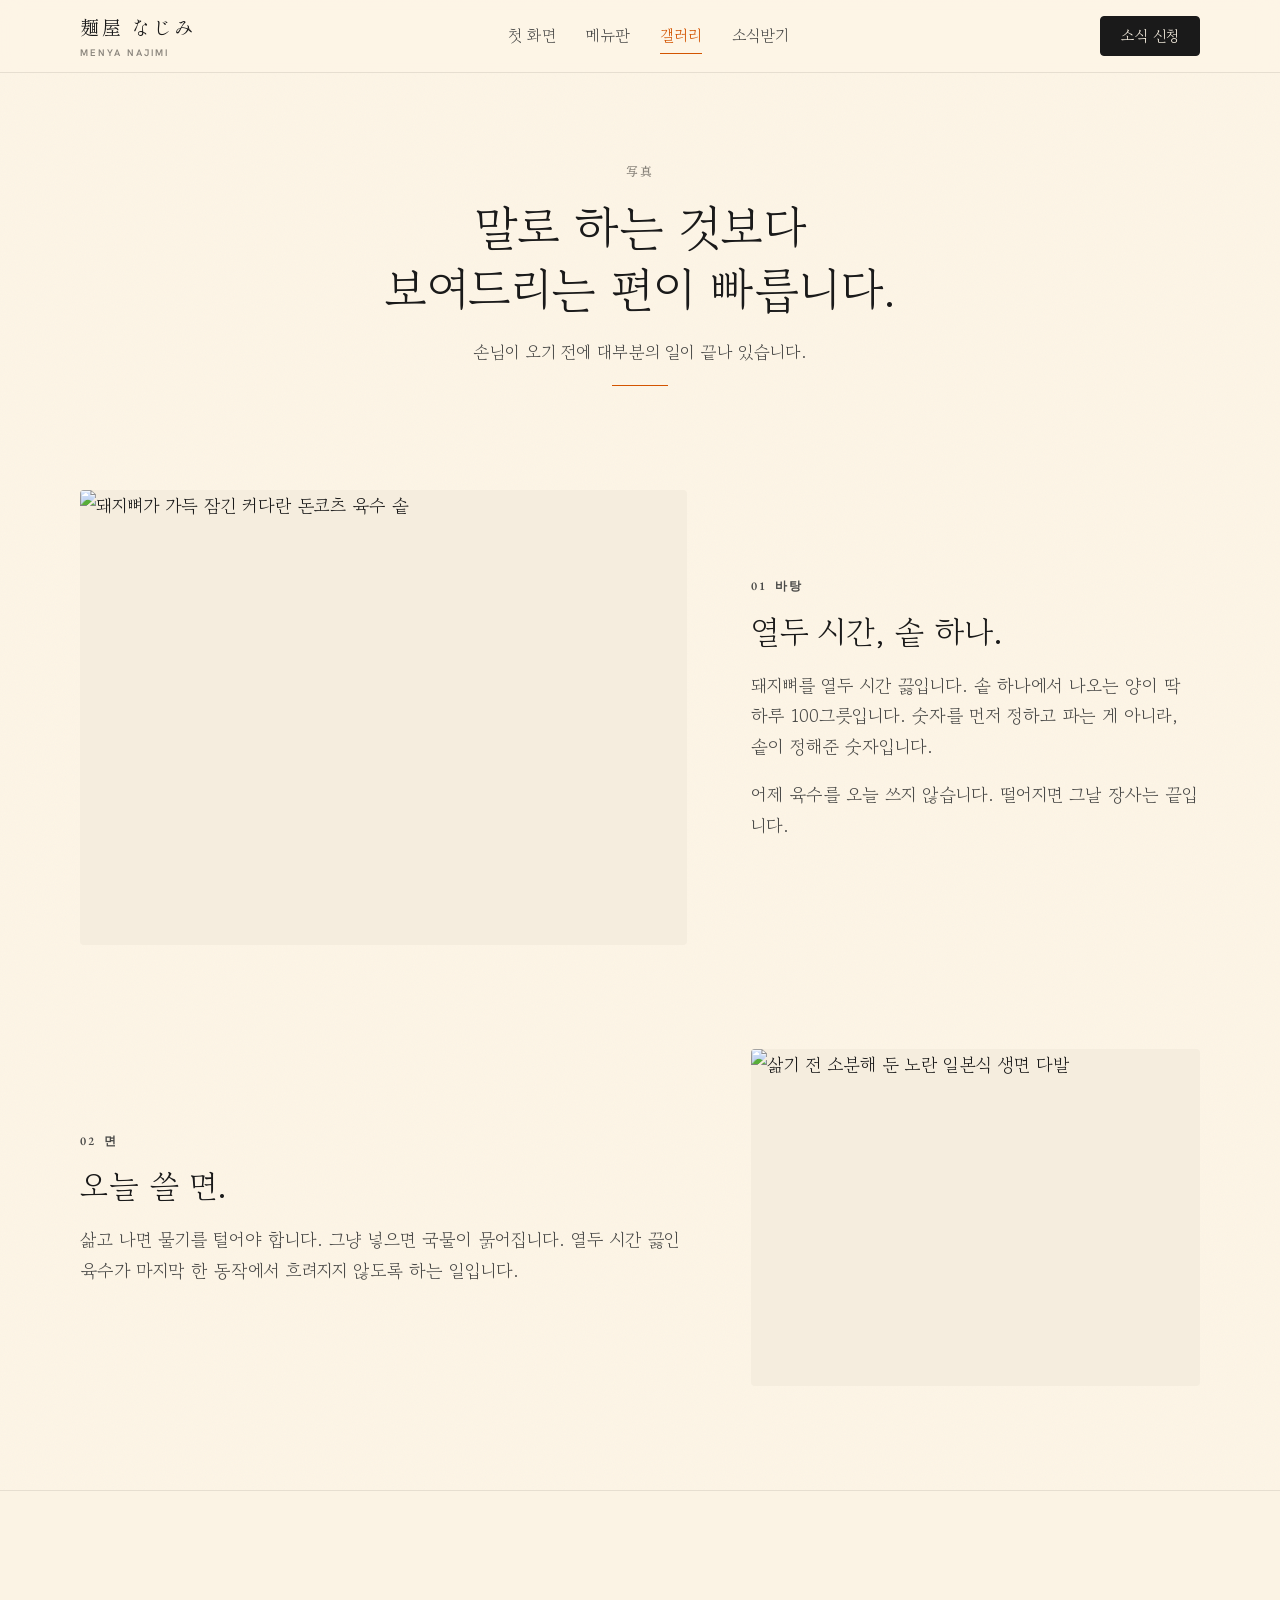
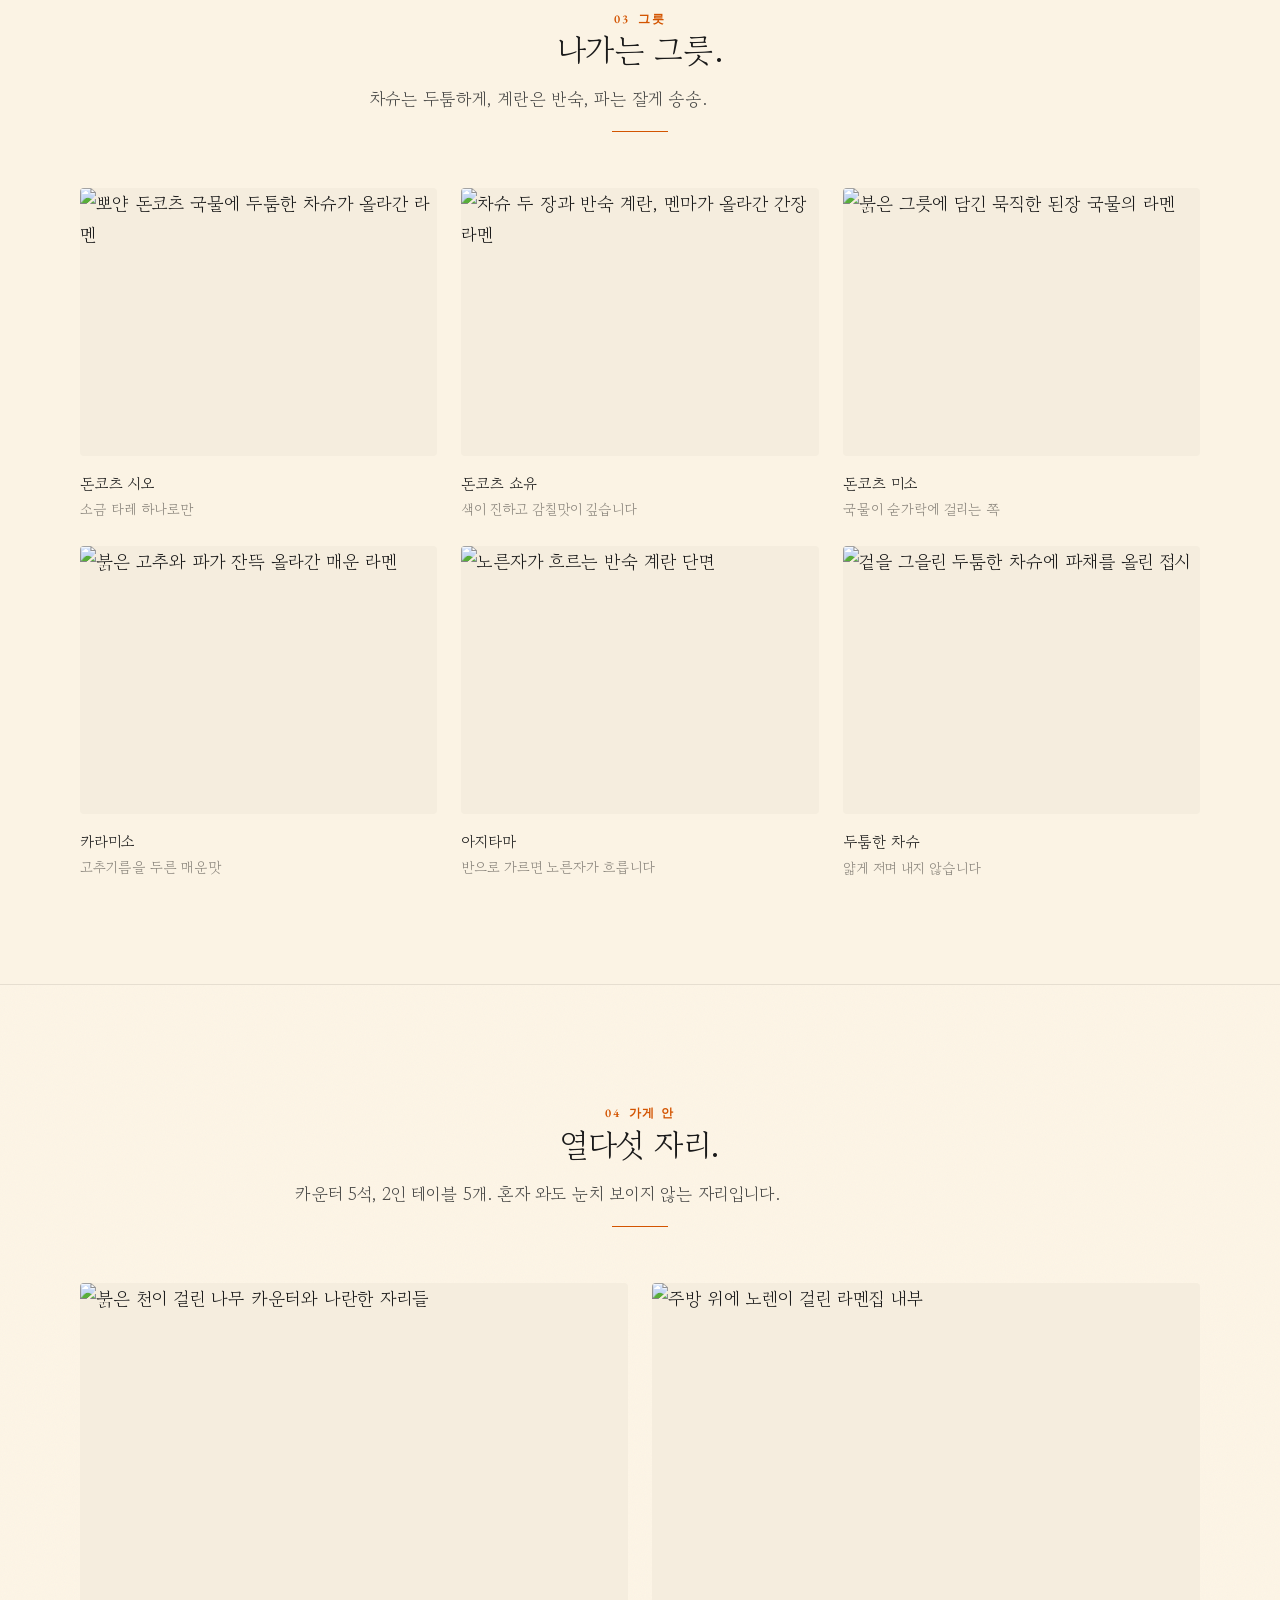
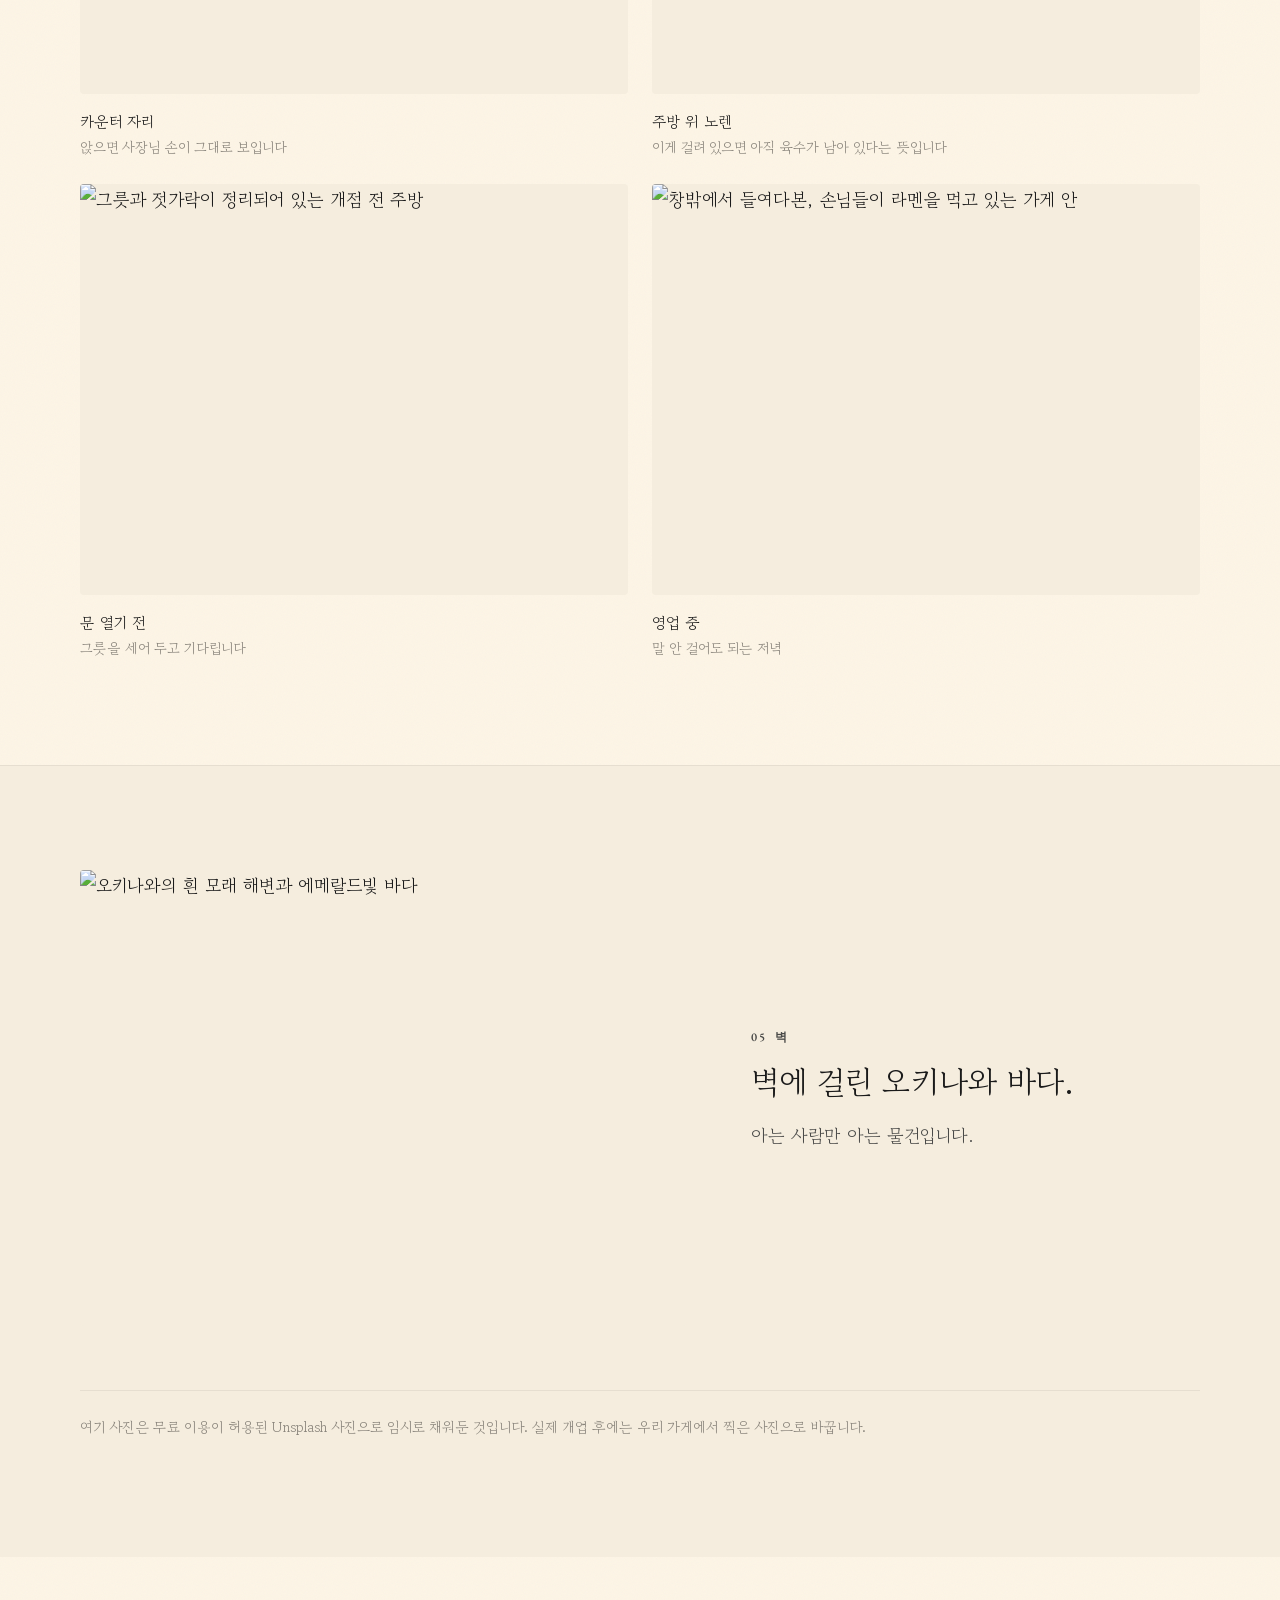
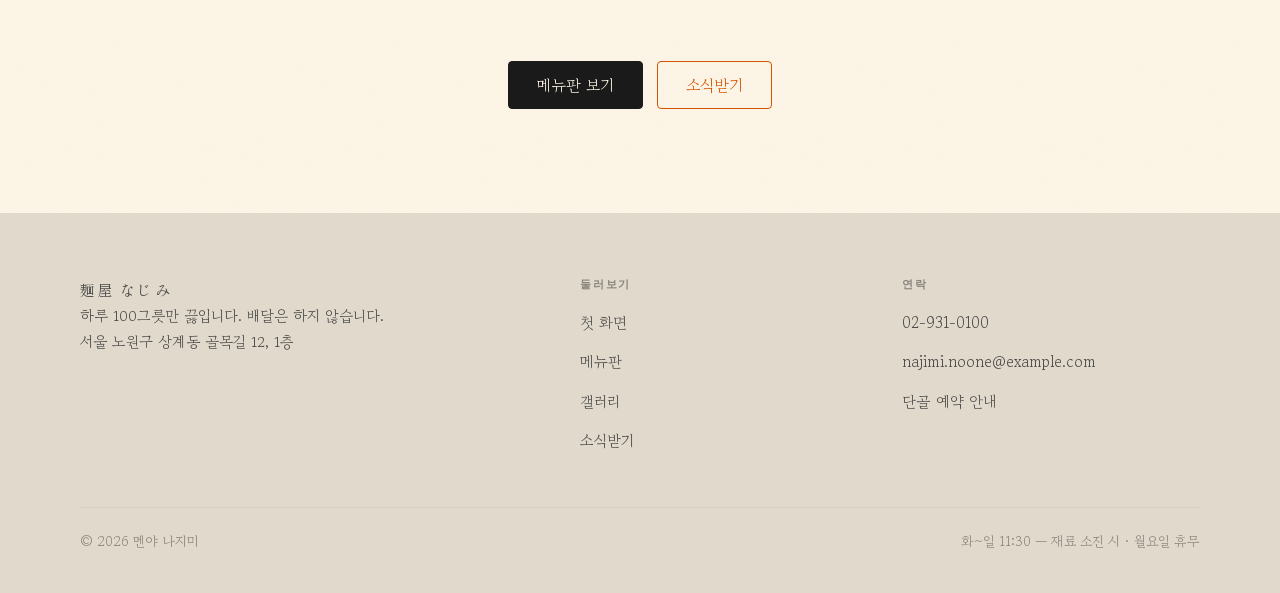
==== gallery.html @ 2e537f0a "멘야 나지미 홈페이지 첫 공개 돈코츠 라멘집 '멘야 나지미'의 정적 홈페이지 네 페이지. Google Stitch의 Modern Japanese Craft 시스템을 가게 브랜드에 " ====
<!DOCTYPE html>
<html lang="ko">
<head>
<meta charset="UTF-8">
<meta name="viewport" content="width=device-width, initial-scale=1">
<title>갤러리 — 멘야 나지미</title>
<meta name="description" content="열두 시간 끓인 육수, 오늘 쓸 면, 열다섯 자리. 멘야 나지미의 하루.">
<link rel="preconnect" href="https://fonts.googleapis.com">
<link rel="preconnect" href="https://fonts.gstatic.com" crossorigin>
<link rel="preconnect" href="https://images.unsplash.com">
<link href="https://fonts.googleapis.com/css2?family=EB+Garamond:wght@400;500;600&family=Hanken+Grotesk:wght@400;500;600;700&family=Shippori+Mincho:wght@500;600&family=Gowun+Batang:wght@400;700&display=swap" rel="stylesheet">
<link rel="stylesheet" href="style.css">
</head>
<body>

<header class="nav">
  <div class="nav-in">
    <a class="brand" href="index.html">麺屋 なじみ<small>Menya Najimi</small></a>
    <nav class="nav-links">
      <a href="index.html">첫 화면</a>
      <a href="menu.html">메뉴판</a>
      <a href="gallery.html" aria-current="page">갤러리</a>
      <a href="subscribe.html">소식받기</a>
    </nav>
    <a class="btn btn--primary btn--sm" href="subscribe.html">소식 신청</a>
  </div>
</header>

<main>

  <div class="pagehead">
    <div class="wrap">
      <p class="label label--quiet"><span class="jp">写真</span></p>
      <h1>말로 하는 것보다<br>보여드리는 편이 빠릅니다.</h1>
      <p class="lede">손님이 오기 전에 대부분의 일이 끝나 있습니다.</p>
      <hr class="rule--short">
    </div>
  </div>

  <!-- 01 육수 -->
  <section>
    <div class="wrap">
      <div class="split split--wide">
        <figure class="split-media">
          <img src="https://images.unsplash.com/photo-1667515350267-d961116d13aa?auto=format&fit=crop&w=1200&q=78"
               alt="돼지뼈가 가득 잠긴 커다란 돈코츠 육수 솥" loading="lazy">
        </figure>
        <div class="split-body">
          <p class="label"><span class="n">01</span>바탕</p>
          <h2>열두 시간, 솥 하나.</h2>
          <p>
            돼지뼈를 열두 시간 끓입니다. 솥 하나에서 나오는 양이 딱 하루 100그릇입니다.
            숫자를 먼저 정하고 파는 게 아니라, 솥이 정해준 숫자입니다.
          </p>
          <p>어제 육수를 오늘 쓰지 않습니다. 떨어지면 그날 장사는 끝입니다.</p>
        </div>
      </div>
    </div>
  </section>

  <!-- 02 면 -->
  <section style="padding-top:0;">
    <div class="wrap">
      <div class="split split--wide split--flip">
        <figure class="split-media">
          <img src="https://images.unsplash.com/photo-1633352615955-f0c99e8b7e5a?auto=format&fit=crop&w=1200&q=78"
               alt="삶기 전 소분해 둔 노란 일본식 생면 다발" loading="lazy">
        </figure>
        <div class="split-body">
          <p class="label"><span class="n">02</span>면</p>
          <h2>오늘 쓸 면.</h2>
          <p>
            삶고 나면 물기를 털어야 합니다. 그냥 넣으면 국물이 묽어집니다.
            열두 시간 끓인 육수가 마지막 한 동작에서 흐려지지 않도록 하는 일입니다.
          </p>
        </div>
      </div>
    </div>
  </section>

  <!-- 03 그릇 -->
  <section style="background:var(--washi-low);border-top:1px solid var(--paper-line);border-bottom:1px solid var(--paper-line);">
    <div class="wrap">
      <div class="sec-head center">
        <p class="label"><span class="n">03</span>그릇</p>
        <h2>나가는 그릇.</h2>
        <p class="lede">차슈는 두툼하게, 계란은 반숙, 파는 잘게 송송.</p>
        <hr class="rule--short">
      </div>

      <div class="grid-3 stagger">
        <figure class="shot">
          <div class="shot-img">
            <img src="https://images.unsplash.com/photo-1742633882711-ef7b3cee63d7?auto=format&fit=crop&w=900&q=75"
                 alt="뽀얀 돈코츠 국물에 두툼한 차슈가 올라간 라멘" loading="lazy">
          </div>
          <figcaption><b>돈코츠 시오</b><span>소금 타레 하나로만</span></figcaption>
        </figure>

        <figure class="shot">
          <div class="shot-img">
            <img src="https://images.unsplash.com/photo-1638866281450-3933540af86a?auto=format&fit=crop&w=900&q=75"
                 alt="차슈 두 장과 반숙 계란, 멘마가 올라간 간장 라멘" loading="lazy">
          </div>
          <figcaption><b>돈코츠 쇼유</b><span>색이 진하고 감칠맛이 깊습니다</span></figcaption>
        </figure>

        <figure class="shot">
          <div class="shot-img">
            <img src="https://images.unsplash.com/photo-1740813626726-d811be64edbf?auto=format&fit=crop&w=900&q=75"
                 alt="붉은 그릇에 담긴 묵직한 된장 국물의 라멘" loading="lazy">
          </div>
          <figcaption><b>돈코츠 미소</b><span>국물이 숟가락에 걸리는 쪽</span></figcaption>
        </figure>

        <figure class="shot">
          <div class="shot-img">
            <img src="https://images.unsplash.com/photo-1612927601601-6638404737ce?auto=format&fit=crop&w=900&q=75"
                 alt="붉은 고추와 파가 잔뜩 올라간 매운 라멘" loading="lazy">
          </div>
          <figcaption><b>카라미소</b><span>고추기름을 두른 매운맛</span></figcaption>
        </figure>

        <figure class="shot">
          <div class="shot-img">
            <img src="https://images.unsplash.com/photo-1633364468491-b0df288c7da7?auto=format&fit=crop&w=900&q=75"
                 alt="노른자가 흐르는 반숙 계란 단면" loading="lazy">
          </div>
          <figcaption><b>아지타마</b><span>반으로 가르면 노른자가 흐릅니다</span></figcaption>
        </figure>

        <figure class="shot">
          <div class="shot-img">
            <img src="https://images.unsplash.com/photo-1775572761893-c67c76dcee91?auto=format&fit=crop&w=900&q=75"
                 alt="겉을 그을린 두툼한 차슈에 파채를 올린 접시" loading="lazy">
          </div>
          <figcaption><b>두툼한 차슈</b><span>얇게 저며 내지 않습니다</span></figcaption>
        </figure>
      </div>
    </div>
  </section>

  <!-- 04 가게 -->
  <section>
    <div class="wrap">
      <div class="sec-head center">
        <p class="label"><span class="n">04</span>가게 안</p>
        <h2>열다섯 자리.</h2>
        <p class="lede">카운터 5석, 2인 테이블 5개. 혼자 와도 눈치 보이지 않는 자리입니다.</p>
        <hr class="rule--short">
      </div>

      <div class="grid-2 stagger">
        <figure class="shot">
          <div class="shot-img">
            <img src="https://images.unsplash.com/photo-1782050418979-942a4abed0f5?auto=format&fit=crop&w=1200&q=78"
                 alt="붉은 천이 걸린 나무 카운터와 나란한 자리들" loading="lazy">
          </div>
          <figcaption><b>카운터 자리</b><span>앉으면 사장님 손이 그대로 보입니다</span></figcaption>
        </figure>

        <figure class="shot">
          <div class="shot-img">
            <img src="https://images.unsplash.com/photo-1568018508399-e53bc8babdde?auto=format&fit=crop&w=1200&q=78"
                 alt="주방 위에 노렌이 걸린 라멘집 내부" loading="lazy">
          </div>
          <figcaption><b>주방 위 노렌</b><span>이게 걸려 있으면 아직 육수가 남아 있다는 뜻입니다</span></figcaption>
        </figure>

        <figure class="shot">
          <div class="shot-img">
            <img src="https://images.unsplash.com/photo-1780918912054-cce7073e9eda?auto=format&fit=crop&w=1200&q=78"
                 alt="그릇과 젓가락이 정리되어 있는 개점 전 주방" loading="lazy">
          </div>
          <figcaption><b>문 열기 전</b><span>그릇을 세어 두고 기다립니다</span></figcaption>
        </figure>

        <figure class="shot">
          <div class="shot-img">
            <img src="https://images.unsplash.com/photo-1744985030921-4d22625a3465?auto=format&fit=crop&w=1200&q=78"
                 alt="창밖에서 들여다본, 손님들이 라멘을 먹고 있는 가게 안" loading="lazy">
          </div>
          <figcaption><b>영업 중</b><span>말 안 걸어도 되는 저녁</span></figcaption>
        </figure>
      </div>
    </div>
  </section>

  <!-- 05 바다 -->
  <section style="background:var(--washi-mid);border-top:1px solid var(--paper-line);">
    <div class="wrap">
      <div class="split split--wide">
        <figure class="split-media">
          <img src="https://images.unsplash.com/photo-1578809606407-567084e461a6?auto=format&fit=crop&w=1200&q=78"
               alt="오키나와의 흰 모래 해변과 에메랄드빛 바다" loading="lazy">
        </figure>
        <div class="split-body">
          <p class="label"><span class="n">05</span>벽</p>
          <h2>벽에 걸린 오키나와 바다.</h2>
          <p>아는 사람만 아는 물건입니다.</p>
        </div>
      </div>

      <p class="small" style="margin-top:64px;padding-top:24px;border-top:1px solid var(--paper-line);">
        여기 사진은 무료 이용이 허용된 Unsplash 사진으로 임시로 채워둔 것입니다.
        실제 개업 후에는 우리 가게에서 찍은 사진으로 바꿉니다.
      </p>
    </div>
  </section>

  <!-- 다음 -->
  <section>
    <div class="wrap" style="text-align:center;">
      <div class="hero-cta">
        <a class="btn btn--primary" href="menu.html">메뉴판 보기</a>
        <a class="btn btn--ghost" href="subscribe.html">소식받기</a>
      </div>
    </div>
  </section>

</main>

<footer>
  <div class="wrap">
    <div class="foot-grid">
      <div>
        <p class="foot-brand">麺屋 なじみ</p>
        <p>
          하루 100그릇만 끓입니다. 배달은 하지 않습니다.<br>
          서울 노원구 상계동 골목길 12, 1층
        </p>
      </div>
      <div class="foot-col">
        <h4>둘러보기</h4>
        <ul>
          <li><a href="index.html">첫 화면</a></li>
          <li><a href="menu.html">메뉴판</a></li>
          <li><a href="gallery.html">갤러리</a></li>
          <li><a href="subscribe.html">소식받기</a></li>
        </ul>
      </div>
      <div class="foot-col">
        <h4>연락</h4>
        <ul>
          <li><a href="tel:02-931-0100">02-931-0100</a></li>
          <li><a href="mailto:najimi.noone@example.com">najimi.noone@example.com</a></li>
          <li><a href="subscribe.html">단골 예약 안내</a></li>
        </ul>
      </div>
    </div>
    <div class="foot-bottom">
      <span>© 2026 멘야 나지미</span>
      <span>화~일 11:30 — 재료 소진 시 · 월요일 휴무</span>
    </div>
  </div>
</footer>

<script src="reveal.js" defer></script>
</body>
</html>
---- style.css ----
/* ═══════════════════════════════════════════════════════════
   멘야 나지미 — Modern Japanese Craft
   Google Stitch 디자인 시스템(stitch_/modern_japanese_craft)을
   가게 브랜드에 맞춰 옮긴 것입니다.

   기준 : 와시 화이트 바탕 · 아이언 블랙 구조 · 미소 테라코타 강조
          넉넉한 여백(間) · 얇은 선 · 그림자 대신 톤 레이어
   ═══════════════════════════════════════════════════════════ */

@font-face{
  font-family:'OngleipKonkon';
  src:url('https://cdn.jsdelivr.net/gh/projectnoonnu/2412-1@1.0/Ownglyph_corncorn-Rg.woff2') format('woff2');
  font-weight:normal;
  font-display:swap;
}

:root{
  /* ── 색 ── */
  --washi:        #fdf5e6;   /* 기본 바탕. 순백 대신 종이색 */
  --washi-low:    #fbf3e4;
  --washi-mid:    #f5edde;
  --washi-high:   #efe7d9;
  --dim:          #e1d9cb;   /* 바닥글 */
  --paper-line:   #e6ded0;   /* 얇은 구분선 */
  --paper-line-2: #d6cdbd;

  --iron:         #1a1a1a;   /* 글자 · 구조 · 기본 버튼 */
  --iron-soft:    #4a4a48;
  --iron-faint:   #8a857c;

  --terracotta:      #d35400; /* 강조 · 가격 · 보조 버튼 */
  --terracotta-deep: #a23f00;
  --terracotta-tint: #fbeade;
  --gold:            #d3b236; /* 특별 표시 */
  --gold-tint:       #f6efd8;

  /* ── 글꼴 ── */
  --kr: 'OngleipKonkon','Gowun Batang','Noto Sans KR',sans-serif;  /* 한글 */
  --en: 'EB Garamond',Georgia,serif;                               /* 라틴 · 숫자 */
  --jp: 'Shippori Mincho','Noto Serif KR',serif;                   /* 일본어 */
  --ui: 'Hanken Grotesk',system-ui,sans-serif;                     /* 라벨 */

  /* ── 치수 ── */
  --max:    1200px;
  --gutter: 24px;
  --edge:   40px;
  --r:      4px;
  --shadow: 0 4px 20px rgba(26,26,26,.04);
}

*{box-sizing:border-box;}
html{scroll-behavior:smooth;}

body{
  margin:0;
  color:var(--iron);
  background-color:var(--washi);
  /* 와시 종이 결 — 3% 정도만 */
  background-image:url("data:image/svg+xml,%3Csvg xmlns='http://www.w3.org/2000/svg' width='140' height='140'%3E%3Cfilter id='n'%3E%3CfeTurbulence type='fractalNoise' baseFrequency='.9' numOctaves='3'/%3E%3C/filter%3E%3Crect width='140' height='140' filter='url(%23n)' opacity='.035'/%3E%3C/svg%3E");
  font-family:var(--kr);
  font-size:18px;
  line-height:1.7;
  -webkit-font-smoothing:antialiased;
}

.wrap{max-width:var(--max);margin:0 auto;padding:0 var(--edge);}
@media(max-width:640px){:root{--edge:16px;} body{font-size:17px;}}

/* ── 활자 역할 ─────────────────────────────────── */
h1,h2,h3,h4{margin:0;font-weight:400;letter-spacing:-.01em;line-height:1.28;}
h1{font-size:clamp(2.1rem,5.4vw,3rem);}
h2{font-size:clamp(1.5rem,3.6vw,2rem);}
h3{font-size:1.34rem;}
p{margin:0 0 1em;}

/* 라틴 · 숫자는 개러몬드로 */
.en{font-family:var(--en);font-weight:500;}
.jp{font-family:var(--jp);}
.num{font-family:var(--en);font-variant-numeric:tabular-nums;letter-spacing:.01em;}

/* 도장처럼 찍는 라벨 */
.label{
  font-family:var(--ui);font-size:12px;font-weight:600;
  letter-spacing:.16em;text-transform:uppercase;
  color:var(--terracotta);margin:0 0 14px;
}
.label--gold{color:var(--gold);}
.label--quiet{color:var(--iron-faint);}
.label .n{font-family:var(--en);font-weight:600;margin-right:8px;}

.lede{font-size:1.08rem;color:var(--iron-soft);max-width:34em;}
.small{font-size:.9rem;color:var(--iron-faint);}

/* 얇은 구분선 */
.rule{height:1px;background:var(--paper-line);border:0;margin:0;}
.rule--short{width:56px;height:1px;background:var(--terracotta);margin:18px auto 0;border:0;}

/* ── 섹션 리듬 (間) ────────────────────────────── */
section{padding:104px 0;}
@media(max-width:760px){section{padding:68px 0;}}
.sec-head{max-width:44em;margin:0 0 56px;}
.sec-head.center{margin-left:auto;margin-right:auto;text-align:center;}
.sec-head p{margin:14px 0 0;}

/* ── 상단 바 ───────────────────────────────────── */
.nav{
  position:sticky;top:0;z-index:40;
  background:rgba(253,245,230,.92);
  backdrop-filter:blur(10px);
  border-bottom:1px solid var(--paper-line);
}
.nav-in{
  max-width:var(--max);margin:0 auto;padding:0 var(--edge);
  height:72px;display:flex;align-items:center;gap:24px;
}
.brand{
  font-family:var(--jp);font-size:1.2rem;letter-spacing:.14em;
  color:var(--iron);text-decoration:none;white-space:nowrap;
}
.brand small{
  display:block;font-family:var(--ui);font-size:9.5px;font-weight:600;
  letter-spacing:.22em;color:var(--iron-faint);margin-top:1px;text-transform:uppercase;
}
.nav-links{display:flex;gap:30px;margin:0 auto;}
.nav-links a{
  font-family:var(--kr);font-size:1rem;color:var(--iron-soft);text-decoration:none;
  padding:4px 0;border-bottom:1px solid transparent;transition:color .18s,border-color .18s;
}
.nav-links a:hover{color:var(--iron);}
.nav-links a[aria-current="page"]{color:var(--terracotta);border-bottom-color:var(--terracotta);}
@media(max-width:860px){
  .nav-in{height:auto;padding-top:12px;padding-bottom:12px;flex-wrap:wrap;justify-content:center;}
  .nav-links{margin:0;width:100%;justify-content:center;gap:22px;order:3;}
}

/* ── 버튼 ─────────────────────────────────────── */
.btn{
  display:inline-flex;align-items:center;justify-content:center;gap:8px;
  font-family:var(--kr);font-size:1rem;line-height:1;
  padding:15px 28px;border-radius:var(--r);border:1px solid transparent;
  text-decoration:none;cursor:pointer;
  transition:background-color .2s,color .2s,border-color .2s,transform .2s;
}
.btn--primary{background:var(--iron);color:var(--washi);border-color:var(--iron);}
.btn--primary:hover{background:#000;transform:translateY(-1px);}
.btn--ghost{background:transparent;color:var(--terracotta);border-color:var(--terracotta);}
.btn--ghost:hover{background:var(--terracotta-tint);}
.btn--sm{padding:11px 20px;font-size:.94rem;}
.btn:focus-visible{outline:2px solid var(--terracotta);outline-offset:3px;}

.link-arrow{
  display:inline-flex;align-items:center;gap:8px;
  color:var(--iron);text-decoration:none;font-size:1rem;
  border-bottom:1px solid var(--iron);padding-bottom:4px;
  transition:gap .2s,color .2s,border-color .2s;
}
.link-arrow:hover{gap:14px;color:var(--terracotta);border-bottom-color:var(--terracotta);}

/* ── 히어로 ───────────────────────────────────── */
.hero{position:relative;min-height:74vh;display:flex;align-items:center;overflow:hidden;}
.hero-bg{position:absolute;inset:0;}
.hero-bg img{width:100%;height:100%;object-fit:cover;display:block;}
.hero-bg::after{
  content:"";position:absolute;inset:0;
  background:linear-gradient(180deg,rgba(26,26,26,.30) 0%,rgba(26,26,26,.52) 55%,rgba(26,26,26,.66) 100%);
}
.hero-in{position:relative;z-index:2;width:100%;text-align:center;padding:96px 0;}
.hero h1{color:#fff8ef;text-wrap:balance;margin:0 0 20px;}
.hero .lede{color:rgba(253,245,230,.86);margin:0 auto 36px;max-width:30em;}
.hero-jp{
  font-family:var(--jp);font-size:1rem;letter-spacing:.42em;
  color:var(--gold);margin:0 0 22px;text-indent:.42em;
}
.hero-cta{display:flex;gap:14px;justify-content:center;flex-wrap:wrap;}
.hero .btn--ghost{color:#fff8ef;border-color:rgba(253,245,230,.6);}
.hero .btn--ghost:hover{background:rgba(253,245,230,.12);border-color:#fff8ef;}
.hero .btn--primary{background:var(--washi);color:var(--iron);border-color:var(--washi);}
.hero .btn--primary:hover{background:#fff;}

/* 속페이지 머리 — 사진 없이 종이 위에 */
.pagehead{padding:88px 0 0;text-align:center;}
.pagehead h1{margin:0 0 18px;}
.pagehead .lede{margin:0 auto;}

/* ── 오늘 남은 그릇 ────────────────────────────── */
.count{background:var(--iron);color:var(--washi);}
.count-in{
  max-width:var(--max);margin:0 auto;padding:26px var(--edge);
  display:flex;align-items:center;gap:32px;flex-wrap:wrap;
}
.count-label{
  font-family:var(--ui);font-size:11.5px;font-weight:600;letter-spacing:.18em;
  text-transform:uppercase;color:var(--gold);margin:0;flex:none;
}
.count-fig{font-family:var(--en);font-size:2.4rem;font-weight:500;line-height:1;flex:none;margin:0;}
.count-fig i{font-style:normal;font-size:1rem;color:rgba(253,245,230,.5);margin-left:6px;}
.count-bar{flex:1 1 220px;height:2px;background:rgba(253,245,230,.18);overflow:hidden;}
.count-bar i{display:block;height:100%;background:var(--gold);}
.count-note{font-size:.92rem;color:rgba(253,245,230,.6);margin:0;flex:none;}
@media(max-width:640px){.count-in{gap:16px;}.count-note{flex:1 1 100%;}}

/* ── 그릇 카드 (배경 없이 사진과 선으로만) ─────── */
.bowls{display:grid;grid-template-columns:repeat(3,1fr);gap:40px var(--gutter);}
@media(max-width:860px){.bowls{grid-template-columns:1fr;gap:48px;max-width:520px;margin:0 auto;}}
.bowl-fig{margin:0;}
.bowl-img{aspect-ratio:4/3;overflow:hidden;background:var(--washi-mid);border-radius:var(--r);}
.bowl-img img{width:100%;height:100%;object-fit:cover;display:block;transition:transform .7s cubic-bezier(.22,.7,.3,1);}
.bowl-fig:hover .bowl-img img{transform:scale(1.04);}
.bowl-top{
  display:flex;align-items:baseline;justify-content:space-between;gap:16px;
  margin:20px 0 0;padding-bottom:10px;border-bottom:1px solid var(--paper-line);
}
.bowl-name{font-size:1.2rem;}
.bowl-price{font-family:var(--en);font-size:1.06rem;font-weight:500;color:var(--terracotta);white-space:nowrap;}
.bowl-desc{margin:12px 0 0;font-size:.96rem;color:var(--iron-soft);}
.chip{
  display:inline-block;margin-top:14px;
  font-family:var(--ui);font-size:11px;font-weight:600;letter-spacing:.1em;text-transform:uppercase;
  padding:5px 10px;border-radius:var(--r);background:var(--gold-tint);color:#7a6413;
}
.chip--hot{background:var(--terracotta-tint);color:var(--terracotta-deep);}
.chip--pick{background:var(--iron);color:var(--washi);}

/* ── 사진 + 글 두 칸 ──────────────────────────── */
.split{display:grid;grid-template-columns:1fr 1fr;gap:64px;align-items:center;}
.split--wide{grid-template-columns:1.15fr .85fr;}
.split--flip .split-media{order:2;}
@media(max-width:860px){
  .split,.split--wide{grid-template-columns:1fr;gap:36px;}
  .split--flip .split-media{order:0;}
}
.split-media{margin:0;border-radius:var(--r);overflow:hidden;background:var(--washi-mid);}
.split-media img{width:100%;height:100%;object-fit:cover;display:block;aspect-ratio:4/3;}
.split-media--tall img{aspect-ratio:3/4;}
.split-body h2{margin-bottom:18px;}
.split-body p{color:var(--iron-soft);max-width:34em;}

/* 검은 인용 블록 */
.quote-box{
  background:var(--iron);color:var(--washi);
  padding:38px 34px;border-radius:var(--r);text-align:center;margin-top:28px;
}
.quote-box .mark{color:var(--gold);font-size:1.1rem;letter-spacing:.3em;display:block;margin-bottom:14px;font-family:var(--jp);}
.quote-box p{margin:0;font-size:1.24rem;}

/* ── 감각 3줄 ─────────────────────────────────── */
.senses{display:grid;grid-template-columns:repeat(3,1fr);border-top:1px solid var(--paper-line);}
@media(max-width:760px){.senses{grid-template-columns:1fr;}}
.sense{padding:32px 32px 32px 0;border-bottom:1px solid var(--paper-line);}
.sense + .sense{border-left:1px solid var(--paper-line);padding-left:32px;}
@media(max-width:760px){.sense + .sense{border-left:0;padding-left:0;}}
.sense h3{font-size:1.16rem;margin:0 0 8px;}
.sense p{margin:0;font-size:.94rem;color:var(--iron-soft);}

/* ── 안 하는 것 ───────────────────────────────── */
.nots{display:grid;grid-template-columns:repeat(3,1fr);gap:var(--gutter);}
@media(max-width:860px){.nots{grid-template-columns:1fr;gap:0;}}
.not{padding:30px 26px;border:1px solid var(--paper-line);border-radius:var(--r);background:var(--washi-low);}
@media(max-width:860px){.not{border-radius:0;margin-bottom:-1px;}}
.not h3{font-size:1.14rem;margin:0 0 10px;}
.not p{margin:0;font-size:.94rem;color:var(--iron-soft);}

/* ── 메뉴판 : 큰 그릇 한 접시씩 ────────────────── */
.dish{padding:0 0 88px;}
.dish:last-of-type{padding-bottom:0;}
.dish-head{
  display:flex;align-items:baseline;justify-content:space-between;gap:20px;
  border-bottom:1px solid var(--paper-line);padding-bottom:12px;margin:0 0 18px;
}
.dish-name{font-size:clamp(1.5rem,3.4vw,1.95rem);}
.dish-price{font-family:var(--en);font-size:1.3rem;font-weight:500;color:var(--terracotta);white-space:nowrap;}
.dish-body p{color:var(--iron-soft);max-width:34em;}
.dish-quote{
  font-size:1.3rem;color:var(--iron);
  border-left:2px solid var(--terracotta);padding-left:18px;margin:22px 0 10px;line-height:1.5;
}

/* 카테고리 머리 */
.cat{display:flex;align-items:center;gap:20px;margin:0 0 48px;}
.cat h2{white-space:nowrap;}
.cat .jp{color:var(--iron-faint);font-size:1.1rem;letter-spacing:.1em;}
.cat .rule{flex:1;}

/* ── 추천 조합 ────────────────────────────────── */
.combos{display:grid;grid-template-columns:repeat(2,1fr);gap:var(--gutter);}
@media(max-width:760px){.combos{grid-template-columns:1fr;}}
.combo{
  border:1px solid var(--paper-line);border-radius:var(--r);
  padding:30px 28px;background:var(--washi-low);box-shadow:var(--shadow);
  display:flex;flex-direction:column;gap:12px;
}
.combo--pick{background:var(--iron);border-color:var(--iron);color:var(--washi);}
.combo--pick .combo-items,.combo--pick .combo-note{color:rgba(253,245,230,.66);}
.combo--pick .combo-price{color:var(--gold);}
.combo h3{font-size:1.2rem;margin:0;}
.combo-items{margin:0;font-size:.9rem;color:var(--iron-faint);padding-bottom:12px;border-bottom:1px solid var(--paper-line);}
.combo--pick .combo-items{border-bottom-color:rgba(253,245,230,.2);}
.combo-note{margin:0;font-size:.95rem;color:var(--iron-soft);flex:1;}
.combo-price{font-family:var(--en);font-size:1.24rem;font-weight:500;color:var(--terracotta);margin:0;}

/* ── 표 ───────────────────────────────────────── */
.tw{overflow-x:auto;}
table{width:100%;border-collapse:collapse;min-width:460px;}
caption{
  text-align:left;font-family:var(--ui);font-size:11.5px;font-weight:600;
  letter-spacing:.16em;text-transform:uppercase;color:var(--terracotta);padding:0 0 14px;
}
th{
  text-align:left;font-family:var(--ui);font-size:11px;font-weight:600;letter-spacing:.12em;
  text-transform:uppercase;color:var(--iron-faint);padding:0 16px 12px 0;
  border-bottom:1px solid var(--paper-line-2);
}
th:last-child{text-align:right;padding-right:0;}
td{padding:18px 16px 18px 0;border-bottom:1px solid var(--paper-line);color:var(--iron-soft);vertical-align:top;font-size:.98rem;}
td:first-child{color:var(--iron);white-space:nowrap;width:1%;font-size:1.06rem;}
td:last-child{
  text-align:right;padding-right:0;white-space:nowrap;
  font-family:var(--en);font-weight:500;color:var(--terracotta);
}
@media(max-width:600px){
  table,tbody,tr,td{display:block;width:100%;}
  thead{display:none;}
  table{min-width:0;}
  tr{border-bottom:1px solid var(--paper-line);padding:16px 0;}
  td{border:0;padding:0;}
  td:first-child{width:auto;}
  td:last-child{text-align:left;margin-top:6px;}
}

/* ── 갤러리 ───────────────────────────────────── */
.grid-3{display:grid;grid-template-columns:repeat(3,1fr);gap:var(--gutter);}
.grid-2{display:grid;grid-template-columns:repeat(2,1fr);gap:var(--gutter);}
@media(max-width:860px){.grid-3{grid-template-columns:repeat(2,1fr);}}
@media(max-width:600px){.grid-3,.grid-2{grid-template-columns:1fr;}}
.shot{margin:0;}
.shot-img{aspect-ratio:4/3;overflow:hidden;border-radius:var(--r);background:var(--washi-mid);}
.shot--tall .shot-img{aspect-ratio:3/4;}
.shot-img img{width:100%;height:100%;object-fit:cover;display:block;transition:transform .7s cubic-bezier(.22,.7,.3,1);}
.shot:hover .shot-img img{transform:scale(1.04);}
.shot figcaption{margin-top:14px;font-size:.96rem;}
.shot figcaption b{display:block;font-weight:400;color:var(--iron);}
.shot figcaption span{display:block;font-size:.88rem;color:var(--iron-faint);margin-top:2px;}

/* ── 소식받기 ─────────────────────────────────── */
.kinds{display:grid;grid-template-columns:repeat(3,1fr);gap:48px var(--gutter);}
@media(max-width:860px){.kinds{grid-template-columns:1fr;gap:36px;}}
.kind{border-top:1px solid var(--iron);padding-top:22px;}
.kind h3{font-size:1.22rem;margin:0 0 6px;}
.kind .when{font-family:var(--ui);font-size:11px;font-weight:600;letter-spacing:.12em;text-transform:uppercase;color:var(--terracotta);margin:0 0 14px;}
.kind p{margin:0;font-size:.95rem;color:var(--iron-soft);}

.vs{display:grid;grid-template-columns:1fr 1fr;gap:var(--gutter);margin-top:56px;}
@media(max-width:640px){.vs{grid-template-columns:1fr;}}
.vs > div{border:1px solid var(--paper-line);border-radius:var(--r);padding:26px 28px;background:var(--washi-low);}
.vs h4{font-family:var(--ui);font-size:11px;font-weight:600;letter-spacing:.14em;text-transform:uppercase;margin:0 0 16px;}
.vs .yes h4{color:var(--terracotta);}
.vs .no h4{color:var(--iron-faint);}
.vs ul{list-style:none;margin:0;padding:0;display:flex;flex-direction:column;gap:10px;}
.vs li{font-size:.98rem;color:var(--iron-soft);}
.vs .no li{color:var(--iron-faint);text-decoration:line-through;text-decoration-color:var(--paper-line-2);}

/* 폼 — 밑줄만 있는 고스트 입력칸 */
.signup{max-width:540px;margin:0 auto;}
.field{margin:0 0 30px;}
.field label{
  display:block;font-family:var(--ui);font-size:11px;font-weight:600;
  letter-spacing:.14em;text-transform:uppercase;color:var(--iron-faint);margin:0 0 8px;
}
.field input{
  width:100%;padding:10px 2px;
  font-family:var(--kr);font-size:1.1rem;color:var(--iron);
  background:transparent;border:0;border-bottom:1px solid var(--paper-line-2);
  border-radius:0;transition:border-color .2s;
}
.field input::placeholder{color:var(--iron-faint);opacity:.7;}
.field input:focus{outline:none;border-bottom-color:var(--iron);}
.field input:user-invalid{border-bottom-color:var(--terracotta);}
.signup .btn{width:100%;}
.signup-note{font-size:.9rem;color:var(--iron-faint);margin:0 0 28px;}

.thanks{
  max-width:540px;margin:0 auto;text-align:center;
  border:1px solid var(--paper-line-2);border-radius:var(--r);
  padding:52px 36px;background:var(--washi-low);box-shadow:var(--shadow);
}
.thanks[hidden]{display:none;}
.thanks .mark{font-family:var(--jp);font-size:1.3rem;letter-spacing:.22em;color:var(--gold);margin:0 0 22px;}
.thanks h3{font-size:1.5rem;margin:0 0 16px;}
.thanks p{color:var(--iron-soft);margin:0 0 8px;}
.thanks .quiet{color:var(--iron-faint);font-size:.92rem;margin-top:22px;}

/* 단골 4단계 */
.steps{list-style:none;margin:0;padding:0;counter-reset:s;display:grid;grid-template-columns:repeat(4,1fr);gap:var(--gutter);}
@media(max-width:860px){.steps{grid-template-columns:repeat(2,1fr);}}
@media(max-width:520px){.steps{grid-template-columns:1fr;}}
.steps li{counter-increment:s;border-top:1px solid var(--iron);padding-top:20px;}
.steps li::before{
  content:"0" counter(s);display:block;
  font-family:var(--en);font-size:.9rem;font-weight:600;color:var(--terracotta);
  letter-spacing:.1em;margin-bottom:10px;
}
.steps b{display:block;font-weight:400;font-size:1.1rem;color:var(--iron);margin-bottom:6px;}
.steps span{display:block;font-size:.92rem;color:var(--iron-soft);}

/* ── 정보 (영업시간·위치) ─────────────────────── */
.info-card{
  border:1px solid var(--paper-line);border-radius:var(--r);
  background:var(--washi-low);padding:32px 30px;box-shadow:var(--shadow);
}
.info-card + .info-card{margin-top:var(--gutter);}
.info-card h3{font-size:1.2rem;margin:0 0 18px;}
.hrow{display:flex;justify-content:space-between;gap:18px;padding:12px 0;border-bottom:1px solid var(--paper-line);}
.hrow:last-of-type{border-bottom:0;}
.hrow dt{margin:0;font-size:1rem;color:var(--iron);white-space:nowrap;}
.hrow dd{margin:0;text-align:right;font-size:.95rem;color:var(--iron-soft);}
.hrow.off dt,.hrow.off dd{color:var(--iron-faint);}
.info-list{margin:0;font-size:.98rem;color:var(--iron-soft);line-height:2;}
.info-list a{color:var(--iron);text-decoration:none;border-bottom:1px solid var(--paper-line-2);}
.info-list a:hover{border-bottom-color:var(--terracotta);color:var(--terracotta);}

/* ── 바닥글 ───────────────────────────────────── */
footer{background:var(--dim);padding:64px 0 40px;}
.foot-grid{display:grid;grid-template-columns:1.6fr 1fr 1fr;gap:40px var(--gutter);}
@media(max-width:760px){.foot-grid{grid-template-columns:1fr 1fr;}}
@media(max-width:520px){.foot-grid{grid-template-columns:1fr;}}
.foot-brand{font-family:var(--jp);font-size:1.24rem;letter-spacing:.14em;margin:0 0 12px;}
.foot-grid p{font-size:.94rem;color:var(--iron-soft);max-width:26em;margin:0;}
.foot-col h4{font-family:var(--ui);font-size:11px;font-weight:600;letter-spacing:.14em;text-transform:uppercase;color:var(--iron-faint);margin:0 0 14px;}
.foot-col ul{list-style:none;margin:0;padding:0;display:flex;flex-direction:column;gap:9px;}
.foot-col a{color:var(--iron-soft);text-decoration:none;font-size:.96rem;transition:color .18s;}
.foot-col a:hover{color:var(--terracotta);}
.foot-bottom{
  margin-top:52px;padding-top:22px;border-top:1px solid var(--paper-line-2);
  display:flex;flex-wrap:wrap;gap:8px 24px;justify-content:space-between;
  font-size:.86rem;color:var(--iron-faint);
}

/* ── 스크롤 등장 ──────────────────────────────── */
.js main section{
  opacity:0;transform:translateY(26px);
  transition:opacity .9s ease,transform .9s cubic-bezier(.22,.7,.3,1);
}
.js main section.is-in{opacity:1;transform:none;}
.js main section .stagger > *{
  opacity:0;transform:translateY(14px);
  transition:opacity .7s ease,transform .7s cubic-bezier(.22,.7,.3,1);
}
.js main section.is-in .stagger > *{opacity:1;transform:none;}
.js main section.is-in .stagger > *:nth-child(1){transition-delay:.10s;}
.js main section.is-in .stagger > *:nth-child(2){transition-delay:.20s;}
.js main section.is-in .stagger > *:nth-child(3){transition-delay:.30s;}
.js main section.is-in .stagger > *:nth-child(4){transition-delay:.40s;}
.js main section.is-in .stagger > *:nth-child(5){transition-delay:.50s;}
.js main section.is-in .stagger > *:nth-child(6){transition-delay:.60s;}

@media (prefers-reduced-motion:reduce){
  .js main section,.js main section .stagger > *{opacity:1;transform:none;transition:none;}
  .bowl-fig:hover .bowl-img img,.shot:hover .shot-img img{transform:none;}
}

/* 색종이 */
.confetti{position:fixed;inset:0;width:100%;height:100%;pointer-events:none;z-index:60;}
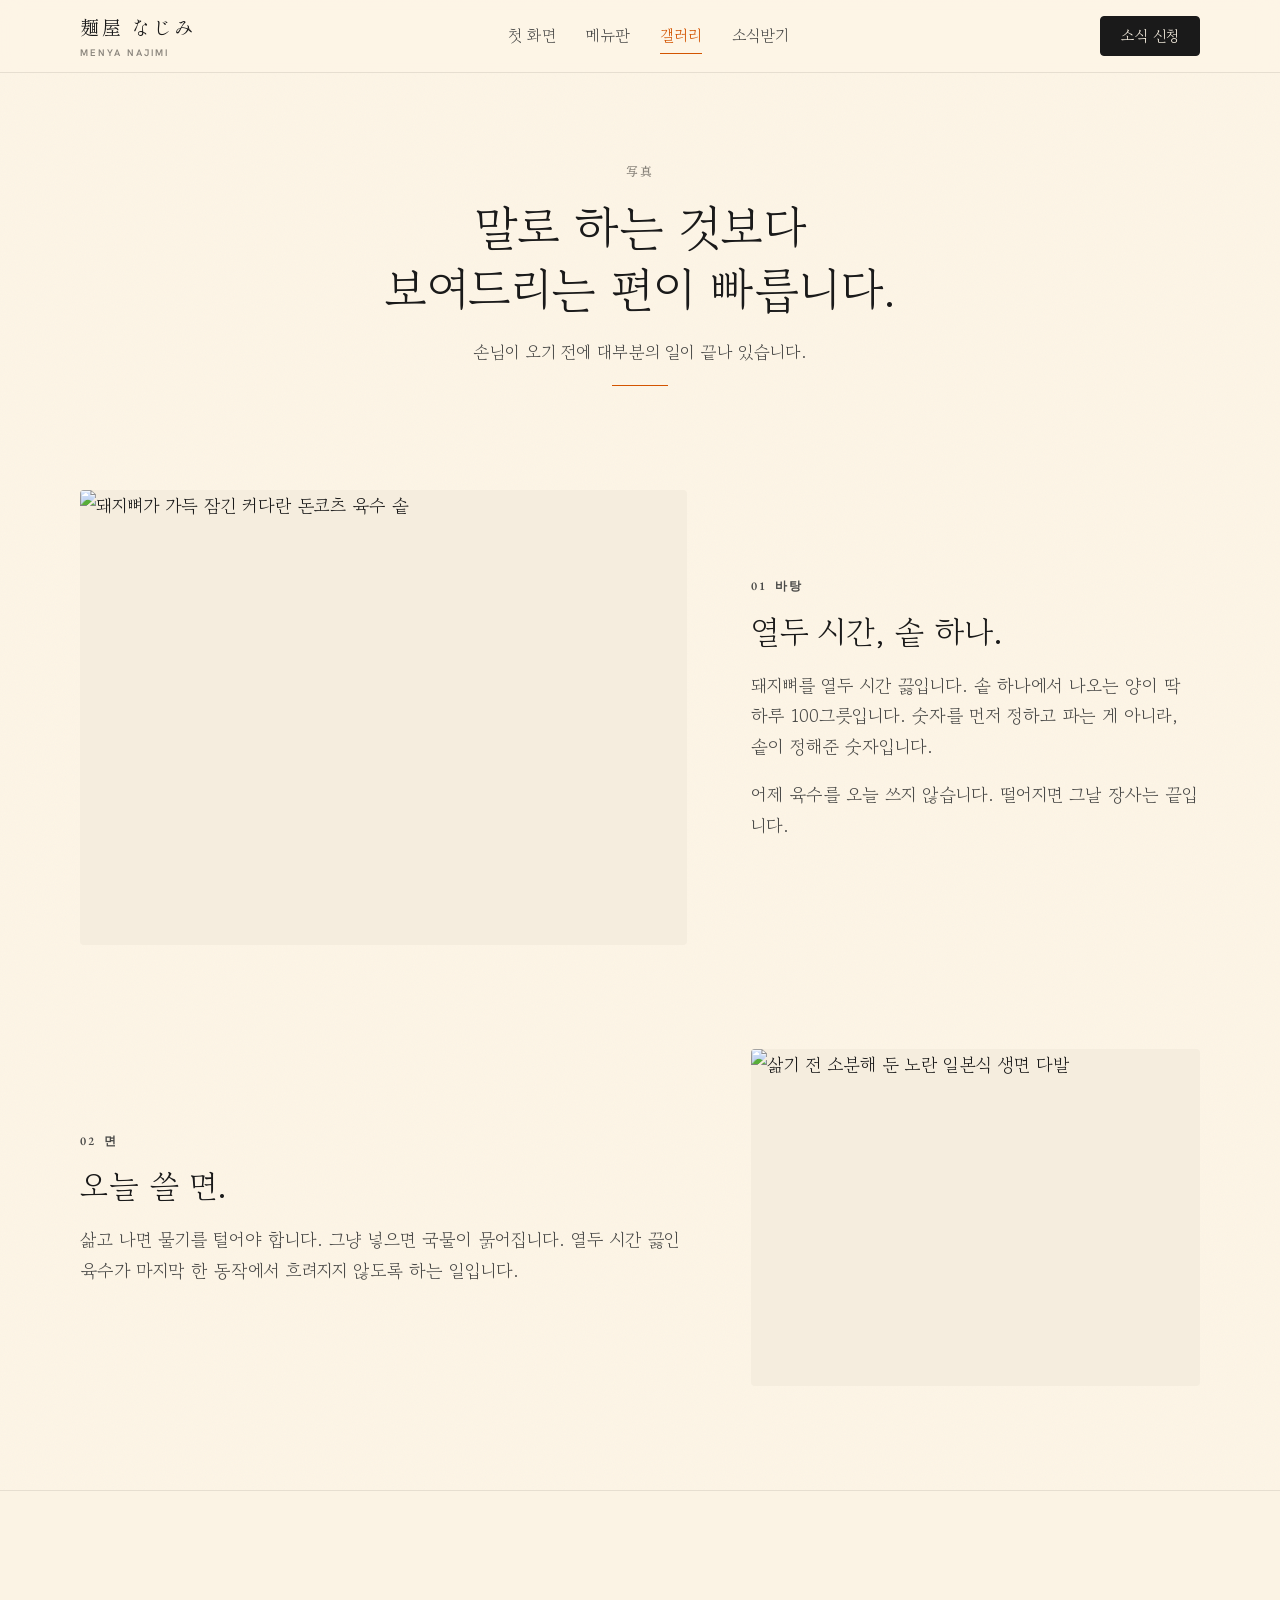
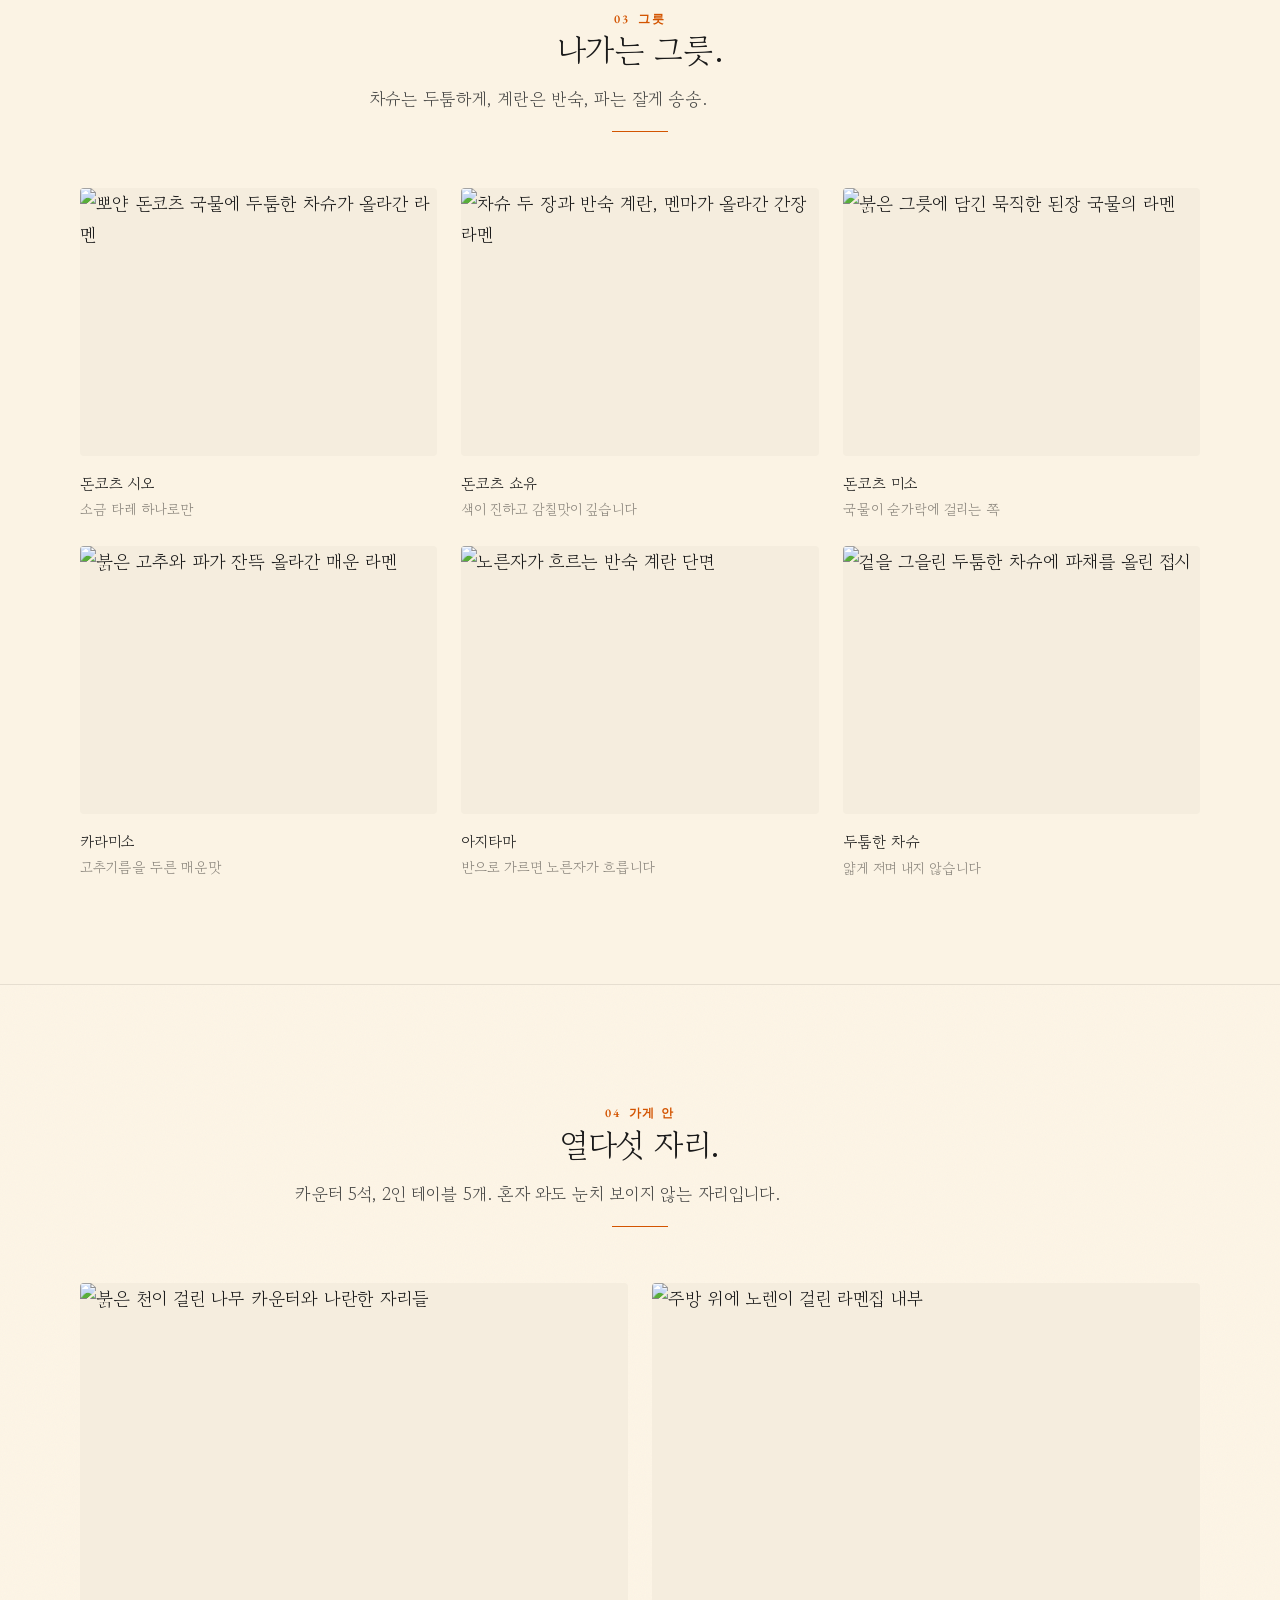
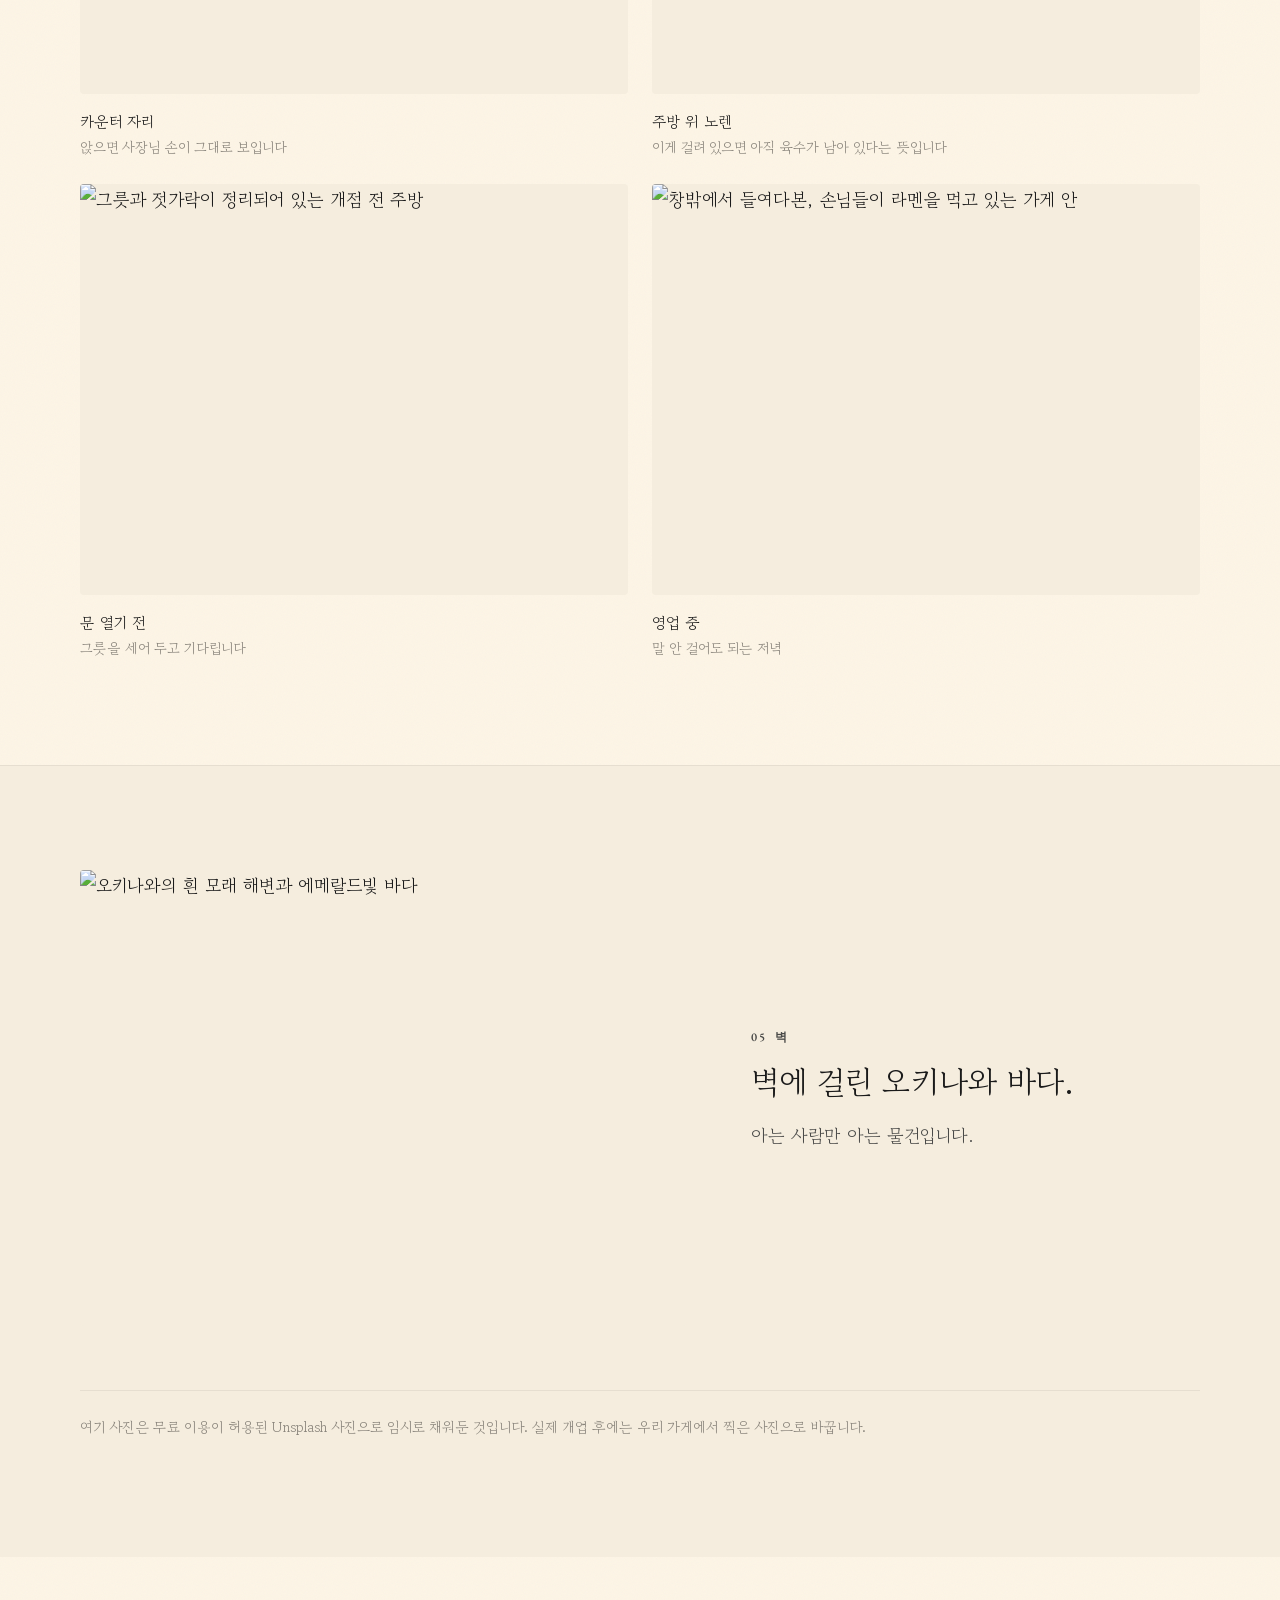
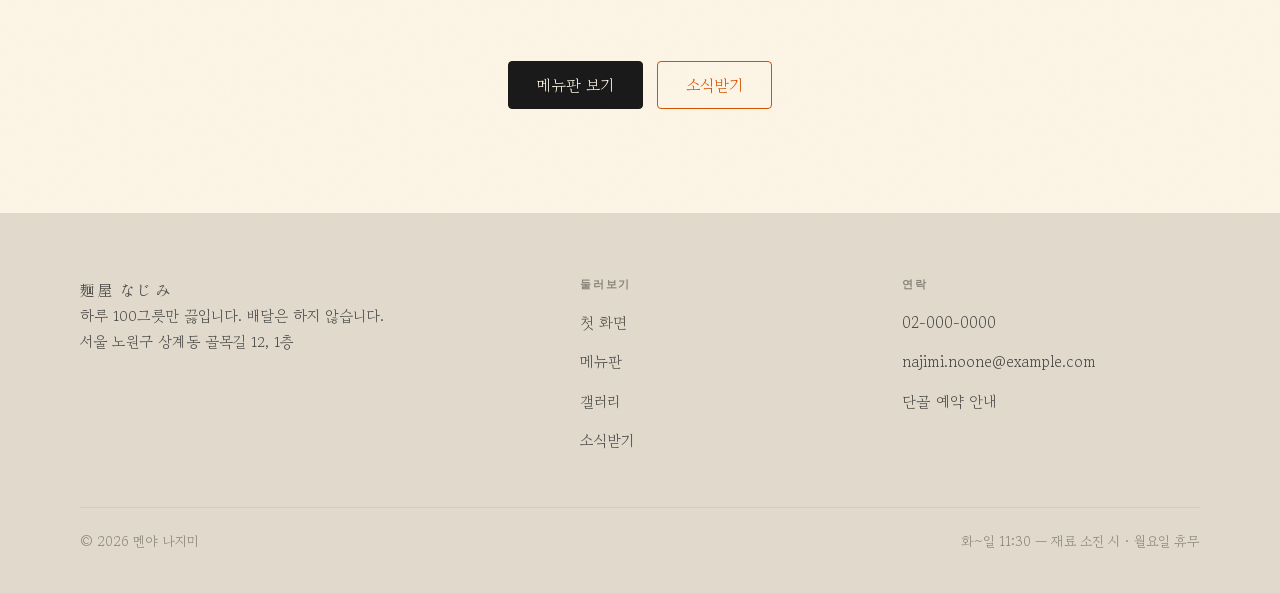
==== commit a6eee5a7: "연락처를 가상 번호 02-000-0000 으로 교체 실제 전화번호로 오인될 수 있는 02-931-0100 을 누가 봐도 예시임을 알 수 있는 번호로 바꿨다. 네 페이지와 SHOP." ====
--- a/gallery.html
+++ b/gallery.html
@@ -242,7 +242,7 @@
       <div class="foot-col">
         <h4>연락</h4>
         <ul>
-          <li><a href="tel:02-931-0100">02-931-0100</a></li>
+          <li><a href="tel:02-000-0000">02-000-0000</a></li>
           <li><a href="mailto:najimi.noone@example.com">najimi.noone@example.com</a></li>
           <li><a href="subscribe.html">단골 예약 안내</a></li>
         </ul>
